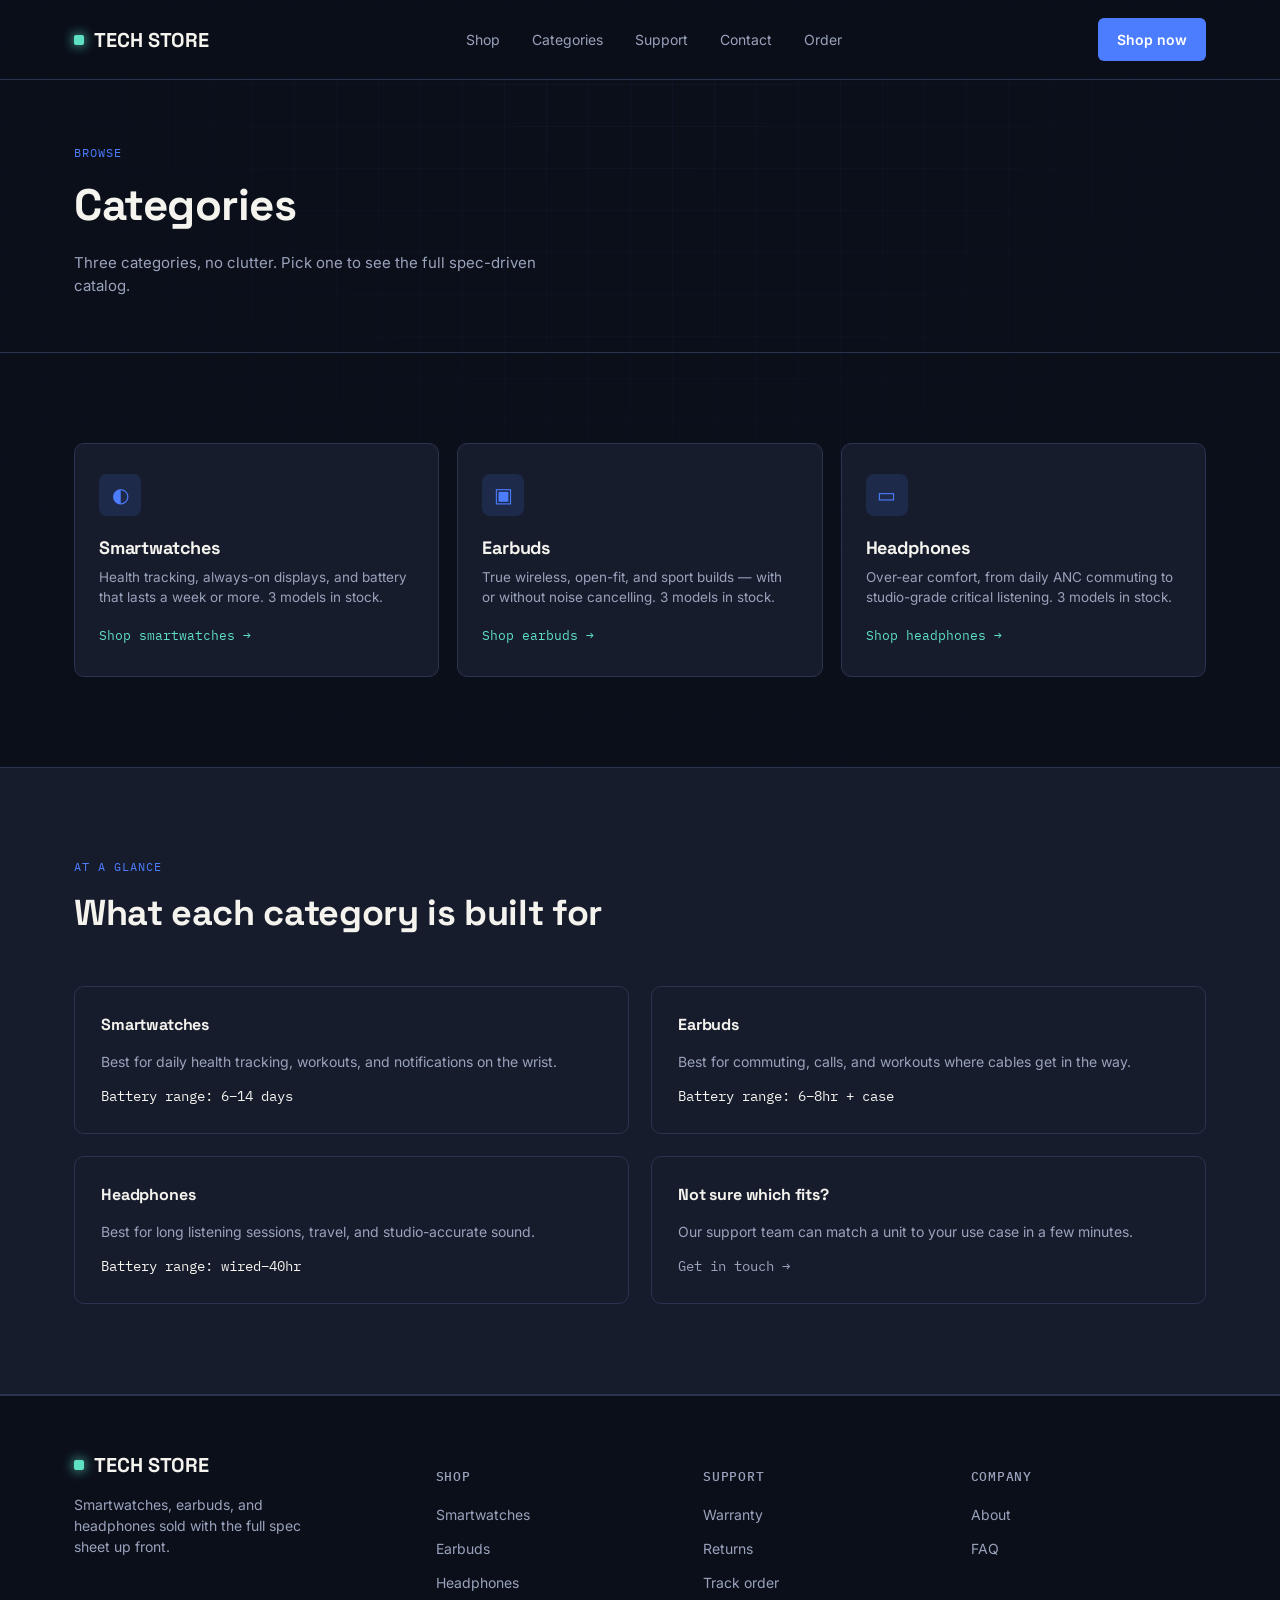
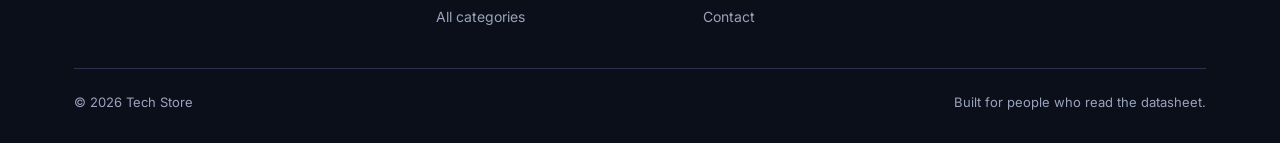
==== categories.html @ c0d4d55c "Add files via upload" ====
<!DOCTYPE html>
<html lang="en">
<head>
<meta charset="UTF-8">
<meta name="viewport" content="width=device-width, initial-scale=1.0">
<title>Categories — Tech Store</title>
<link rel="preconnect" href="https://fonts.googleapis.com">
<link href="https://fonts.googleapis.com/css2?family=Space+Grotesk:wght@400;500;600;700&family=Inter:wght@400;500;600&family=IBM+Plex+Mono:wght@400;500;600&display=swap" rel="stylesheet">
<link rel="stylesheet" href="style.css">
</head>
<body>

<div class="grid-bg"></div>

<header>
  <nav>
    <a class="logo" href="index.html"><span class="dot"></span>TECH STORE</a>
    <div class="nav-links" id="navLinks">
      <a href="shop.html">Shop</a>
      <a href="categories.html">Categories</a>
      <a href="support.html">Support</a>
      <a href="contact.html">Contact</a>
      <a href="order.html">Order</a>
    </div>
    <div class="nav-cta">
      <a class="btn btn-primary" href="shop.html">Shop now</a>
      <button class="menu-toggle" id="menuToggle" aria-label="Toggle menu">☰</button>
    </div>
  </nav>
</header>

<main>
  <div class="page-banner">
    <div class="wrap">
      <span class="section-tag">Browse</span>
      <h1>Categories</h1>
      <p>Three categories, no clutter. Pick one to see the full spec-driven catalog.</p>
    </div>
  </div>

  <section>
    <div class="wrap">
      <div class="categories">
        <a class="cat-card" href="shop.html#smartwatches">
          <div class="icon">◐</div>
          <h3>Smartwatches</h3>
          <p>Health tracking, always-on displays, and battery that lasts a week or more. 3 models in stock.</p>
          <span class="cat-link">Shop smartwatches →</span>
        </a>
        <a class="cat-card" href="shop.html#earbuds">
          <div class="icon">▣</div>
          <h3>Earbuds</h3>
          <p>True wireless, open-fit, and sport builds — with or without noise cancelling. 3 models in stock.</p>
          <span class="cat-link">Shop earbuds →</span>
        </a>
        <a class="cat-card" href="shop.html#headphones">
          <div class="icon">▭</div>
          <h3>Headphones</h3>
          <p>Over-ear comfort, from daily ANC commuting to studio-grade critical listening. 3 models in stock.</p>
          <span class="cat-link">Shop headphones →</span>
        </a>
      </div>
    </div>
  </section>

  <section class="bench">
    <div class="wrap">
      <div class="section-head">
        <div>
          <span class="section-tag">At a glance</span>
          <h2>What each category is built for</h2>
        </div>
      </div>
      <div class="info-grid">
        <div class="info-card">
          <h3>Smartwatches</h3>
          <p>Best for daily health tracking, workouts, and notifications on the wrist.</p>
          <div class="mono-detail">Battery range: 6–14 days</div>
        </div>
        <div class="info-card">
          <h3>Earbuds</h3>
          <p>Best for commuting, calls, and workouts where cables get in the way.</p>
          <div class="mono-detail">Battery range: 6–8hr + case</div>
        </div>
        <div class="info-card">
          <h3>Headphones</h3>
          <p>Best for long listening sessions, travel, and studio-accurate sound.</p>
          <div class="mono-detail">Battery range: wired–40hr</div>
        </div>
        <div class="info-card">
          <h3>Not sure which fits?</h3>
          <p>Our support team can match a unit to your use case in a few minutes.</p>
          <div class="mono-detail"><a href="contact.html">Get in touch →</a></div>
        </div>
      </div>
    </div>
  </section>
</main>

<footer>
  <div class="wrap">
    <div class="footer-grid">
      <div>
        <div class="logo"><span class="dot"></span>TECH STORE</div>
        <p style="color:var(--text-dim); font-size:14px; margin-top:14px; max-width:260px;">Smartwatches, earbuds, and headphones sold with the full spec sheet up front.</p>
      </div>
      <div>
        <h4>Shop</h4>
        <ul>
          <li><a href="shop.html#smartwatches">Smartwatches</a></li>
          <li><a href="shop.html#earbuds">Earbuds</a></li>
          <li><a href="shop.html#headphones">Headphones</a></li>
          <li><a href="categories.html">All categories</a></li>
        </ul>
      </div>
      <div>
        <h4>Support</h4>
        <ul>
          <li><a href="support.html">Warranty</a></li>
          <li><a href="support.html">Returns</a></li>
          <li><a href="order.html">Track order</a></li>
          <li><a href="contact.html">Contact</a></li>
        </ul>
      </div>
      <div>
        <h4>Company</h4>
        <ul>
          <li><a href="contact.html">About</a></li>
          <li><a href="support.html">FAQ</a></li>
        </ul>
      </div>
    </div>
    <div class="footer-bottom">
      <span>© 2026 Tech Store</span>
      <span>Built for people who read the datasheet.</span>
    </div>
  </div>
</footer>

<script src="script.js"></script>
</body>
</html>
---- style.css ----
:root{
  --bg: #0B0F1A;
  --bg-panel: #161C2C;
  --bg-panel-2: #1C2338;
  --line: #2A3350;
  --text: #F5F3EE;
  --text-dim: #9AA3BC;
  --accent: #4C7DFF;
  --accent-dim: #2A4CBF;
  --mint: #5FE1C4;
  --radius: 10px;
}
*{ box-sizing: border-box; }
html{ scroll-behavior: smooth; }
body{
  margin:0;
  background: var(--bg);
  color: var(--text);
  font-family: 'Inter', sans-serif;
  line-height: 1.5;
  -webkit-font-smoothing: antialiased;
}
h1,h2,h3, .display{
  font-family: 'Space Grotesk', sans-serif;
  margin: 0;
  letter-spacing: -0.01em;
}
.mono{ font-family: 'IBM Plex Mono', monospace; }
a { color: inherit; text-decoration: none; }
img{ max-width: 100%; display:block; }
.wrap{
  max-width: 1180px;
  margin: 0 auto;
  padding: 0 24px;
}

.grid-bg{
  position: fixed;
  inset: 0;
  z-index: -1;
  background-image:
    linear-gradient(rgba(76,125,255,0.055) 1px, transparent 1px),
    linear-gradient(90deg, rgba(76,125,255,0.055) 1px, transparent 1px);
  background-size: 42px 42px;
  mask-image: radial-gradient(circle at 50% 0%, black, transparent 75%);
}

/* ---------- Nav ---------- */
header{
  position: sticky;
  top: 0;
  z-index: 50;
  background: rgba(11,15,26,0.85);
  backdrop-filter: blur(10px);
  border-bottom: 1px solid var(--line);
}
nav{
  display:flex;
  align-items:center;
  justify-content: space-between;
  padding: 18px 24px;
  max-width: 1180px;
  margin: 0 auto;
}
.logo{
  display:flex;
  align-items:center;
  gap:10px;
  font-family:'Space Grotesk', sans-serif;
  font-weight:700;
  font-size: 20px;
}
.logo .dot{
  width:10px; height:10px;
  background: var(--mint);
  border-radius: 2px;
  box-shadow: 0 0 12px var(--mint);
}
.nav-links{
  display:flex;
  gap: 32px;
  font-size: 14px;
  color: var(--text-dim);
}
.nav-links a:hover{ color: var(--text); }
.nav-links a.active{ color: var(--text); }
.nav-cta{
  display:flex;
  align-items:center;
  gap: 18px;
}
.btn{
  display:inline-flex;
  align-items:center;
  gap: 8px;
  padding: 10px 18px;
  border-radius: 6px;
  font-size: 14px;
  font-weight: 600;
  cursor: pointer;
  border: 1px solid transparent;
  font-family: 'Inter', sans-serif;
}
.btn-primary{ background: var(--accent); color: #fff; }
.btn-primary:hover{ background: #6690ff; }
.btn-ghost{ border-color: var(--line); color: var(--text); }
.btn-ghost:hover{ border-color: var(--accent); }
.menu-toggle{
  display:none;
  background:none;
  border:none;
  color: var(--text);
  cursor:pointer;
  font-size: 20px;
}

/* ---------- Page header banner (non-home pages) ---------- */
.page-banner{
  padding: 64px 0 40px;
  border-bottom: 1px solid var(--line);
}
.page-banner .section-tag{ display:block; }
.page-banner h1{ font-size: clamp(30px, 4vw, 44px); margin-top: 10px; }
.page-banner p{ color: var(--text-dim); max-width: 520px; margin-top: 14px; font-size: 15px; }

/* ---------- Hero ---------- */
.hero{ padding: 88px 0 70px; position: relative; }
.hero-grid{
  display:grid;
  grid-template-columns: 1.05fr 0.95fr;
  gap: 56px;
  align-items:center;
}
.eyebrow{
  display:inline-flex;
  align-items:center;
  gap:8px;
  padding: 6px 12px;
  border: 1px solid var(--line);
  border-radius: 100px;
  font-size: 12px;
  color: var(--mint);
  font-family:'IBM Plex Mono', monospace;
  margin-bottom: 22px;
}
.eyebrow::before{
  content:"";
  width:6px; height:6px;
  border-radius:50%;
  background: var(--mint);
  box-shadow: 0 0 8px var(--mint);
}
.hero h1{ font-size: clamp(38px, 5vw, 58px); line-height: 1.05; font-weight: 700; }
.hero h1 span{ color: var(--accent); }
.hero p.sub{ color: var(--text-dim); font-size: 17px; max-width: 480px; margin-top: 22px; }
.hero-actions{ display:flex; gap: 14px; margin-top: 34px; flex-wrap: wrap; }
.btn-lg{ padding: 14px 24px; font-size: 15px; border-radius: 8px; }

.trust-row{ margin-top: 46px; display:flex; gap: 34px; flex-wrap: wrap; }
.trust-item{ font-family:'IBM Plex Mono', monospace; font-size: 13px; color: var(--text-dim); }
.trust-item b{ display:block; color: var(--text); font-size: 22px; font-family:'Space Grotesk', sans-serif; font-weight:700; }

.readout{
  background: var(--bg-panel);
  border: 1px solid var(--line);
  border-radius: var(--radius);
  padding: 26px;
  position: relative;
  overflow: hidden;
}
.readout::after{
  content:"";
  position:absolute;
  left:0; right:0;
  height: 2px;
  background: linear-gradient(90deg, transparent, var(--accent), transparent);
  animation: scan 3.2s linear infinite;
  opacity: 0.8;
}
@keyframes scan{ 0%{ top: -2px; } 100%{ top: 100%; } }
.readout-top{
  display:flex; justify-content: space-between; align-items:center;
  font-family:'IBM Plex Mono', monospace; font-size: 12px; color: var(--text-dim);
  border-bottom: 1px solid var(--line); padding-bottom: 14px; margin-bottom: 18px;
}
.readout-top .live{ color: var(--mint); }
.readout-img{
  background: linear-gradient(160deg, var(--bg-panel-2), #10152300);
  border-radius: 8px; padding: 30px;
  display:flex; align-items:center; justify-content:center; margin-bottom: 20px;
}
.spec-line{
  display:flex; justify-content: space-between;
  font-family:'IBM Plex Mono', monospace; font-size: 13px;
  padding: 9px 0; border-bottom: 1px dashed var(--line); color: var(--text-dim);
}
.spec-line span:last-child{ color: var(--text); }
.spec-line:last-child{ border-bottom:none; }

/* ---------- Section shared ---------- */
section{ padding: 90px 0; }
.section-head{
  display:flex; justify-content: space-between; align-items:flex-end;
  margin-bottom: 46px; gap: 20px; flex-wrap: wrap;
}
.section-tag{
  font-family:'IBM Plex Mono', monospace; font-size: 12px; color: var(--accent);
  letter-spacing: 0.08em; text-transform: uppercase; margin-bottom: 10px; display:block;
}
.section-head h2{ font-size: clamp(26px, 3.2vw, 36px); }
.section-head p{ color: var(--text-dim); max-width: 420px; font-size: 15px; }

/* ---------- Filter tabs (shop page) ---------- */
.filter-tabs{
  display:flex; gap: 10px; margin-bottom: 36px; flex-wrap: wrap;
}
.filter-tab{
  padding: 9px 18px;
  border: 1px solid var(--line);
  border-radius: 100px;
  font-size: 13px;
  font-family: 'IBM Plex Mono', monospace;
  background: transparent;
  color: var(--text-dim);
  cursor: pointer;
  transition: all .2s ease;
}
.filter-tab:hover{ border-color: var(--accent); color: var(--text); }
.filter-tab.active{ background: var(--accent); border-color: var(--accent); color: #fff; }

/* ---------- Product grid ---------- */
.products{ display:grid; grid-template-columns: repeat(3, 1fr); gap: 22px; }
.card{
  background: var(--bg-panel);
  border: 1px solid var(--line);
  border-radius: var(--radius);
  overflow:hidden;
  position: relative;
  transition: border-color .2s ease, transform .2s ease;
}
.card:hover{ border-color: var(--accent-dim); transform: translateY(-3px); }
.card-media{
  height: 190px;
  background: radial-gradient(circle at 30% 20%, rgba(76,125,255,0.18), transparent 60%), var(--bg-panel-2);
  display:flex; align-items:center; justify-content:center; position: relative;
}
.card-tag{
  position:absolute; top: 14px; left: 14px;
  font-family:'IBM Plex Mono', monospace; font-size: 11px;
  background: rgba(11,15,26,0.7); border: 1px solid var(--line);
  padding: 4px 9px; border-radius: 100px; color: var(--mint);
}
.card-body{ padding: 20px; }
.card-body h3{ font-size: 18px; margin-bottom: 6px; }
.card-body .desc{ color: var(--text-dim); font-size: 13.5px; margin-bottom: 16px; }
.card-specs{ max-height: 0; overflow: hidden; transition: max-height .35s ease; }
.card:hover .card-specs{ max-height: 200px; }
.card-specs .spec-line{ font-size: 12px; padding: 6px 0; }
.card-footer{
  display:flex; justify-content: space-between; align-items:center;
  margin-top: 16px; padding-top: 14px; border-top: 1px solid var(--line);
}
.price{ font-family:'IBM Plex Mono', monospace; font-size: 18px; font-weight: 600; }
.price .was{ color: var(--text-dim); text-decoration: line-through; font-size: 13px; font-weight: 400; margin-left: 8px; }
.add-btn{
  width: 38px; height:38px; border-radius: 6px; border: 1px solid var(--line);
  background: transparent; color: var(--text); cursor:pointer;
  display:flex; align-items:center; justify-content:center; font-size: 18px;
  transition: background .2s ease, border-color .2s ease;
}
.add-btn:hover{ background: var(--accent); border-color: var(--accent); }

/* ---------- Categories ---------- */
.categories{ display:grid; grid-template-columns: repeat(3, 1fr); gap: 18px; }
.cat-card{
  border: 1px solid var(--line); border-radius: var(--radius);
  padding: 30px 24px; background: var(--bg-panel);
  transition: border-color .2s ease, background .2s ease;
  cursor:pointer; display:block;
}
.cat-card:hover{ border-color: var(--accent); background: var(--bg-panel-2); }
.cat-card .icon{
  width: 42px; height: 42px; border-radius: 8px;
  background: rgba(76,125,255,0.14); color: var(--accent);
  display:flex; align-items:center; justify-content:center;
  margin-bottom: 18px; font-size: 20px;
}
.cat-card h3{ font-size: 18px; margin-bottom: 6px; }
.cat-card p{ color: var(--text-dim); font-size: 13.5px; margin:0 0 14px; }
.cat-card .cat-link{ font-size: 13px; font-family:'IBM Plex Mono', monospace; color: var(--mint); }

/* ---------- Benchmark bar ---------- */
.bench{ background: var(--bg-panel); border-top: 1px solid var(--line); border-bottom: 1px solid var(--line); }
.bench-grid{ display:grid; grid-template-columns: repeat(4,1fr); gap: 24px; }
.bench-item{ text-align:center; padding: 10px; }
.bench-item .num{ font-family:'Space Grotesk', sans-serif; font-size: 34px; font-weight: 700; color: var(--mint); }
.bench-item .label{ color: var(--text-dim); font-size: 13px; margin-top: 6px; font-family:'IBM Plex Mono', monospace; }

/* ---------- CTA panel ---------- */
.cta-panel{
  background: linear-gradient(135deg, var(--bg-panel), var(--bg-panel-2));
  border: 1px solid var(--line); border-radius: 16px; padding: 56px;
  display:flex; justify-content:space-between; align-items:center; gap: 40px;
}
.cta-panel h2{ font-size: clamp(24px,3vw,32px); max-width: 420px; }
.cta-panel p{ color: var(--text-dim); margin-top: 10px; font-size: 14px; }
.cta-form{ display:flex; gap: 10px; flex-shrink: 0; }
.cta-form input{
  background: var(--bg); border: 1px solid var(--line); border-radius: 6px;
  padding: 12px 14px; color: var(--text); font-family: 'Inter', sans-serif;
  font-size: 14px; width: 240px;
}
.cta-form input:focus, button:focus-visible, a:focus-visible, .filter-tab:focus-visible{
  outline: 2px solid var(--accent); outline-offset: 2px;
}

/* ---------- Forms (contact / order) ---------- */
.form-card{
  background: var(--bg-panel);
  border: 1px solid var(--line);
  border-radius: var(--radius);
  padding: 36px;
  max-width: 640px;
}
.form-row{ margin-bottom: 20px; }
.form-row label{
  display:block; font-size: 13px; font-family:'IBM Plex Mono', monospace;
  color: var(--text-dim); margin-bottom: 8px;
}
.form-row input, .form-row textarea, .form-row select{
  width: 100%;
  background: var(--bg);
  border: 1px solid var(--line);
  border-radius: 6px;
  padding: 12px 14px;
  color: var(--text);
  font-family: 'Inter', sans-serif;
  font-size: 14px;
}
.form-row textarea{ min-height: 120px; resize: vertical; }
.form-row-2{ display:grid; grid-template-columns: 1fr 1fr; gap: 18px; }
.form-note{ font-size: 13px; color: var(--text-dim); margin-top: 18px; }
.success-msg{
  display:none;
  margin-top: 20px;
  padding: 14px 16px;
  border: 1px solid var(--mint);
  border-radius: 8px;
  color: var(--mint);
  font-family: 'IBM Plex Mono', monospace;
  font-size: 13px;
}
.success-msg.show{ display:block; }

.info-grid{
  display:grid;
  grid-template-columns: 1fr 1fr;
  gap: 22px;
}
.info-card{
  background: var(--bg-panel);
  border: 1px solid var(--line);
  border-radius: var(--radius);
  padding: 26px;
}
.info-card h3{ font-size: 16px; margin-bottom: 10px; }
.info-card p, .info-card a{ color: var(--text-dim); font-size: 14px; }
.info-card .mono-detail{ font-family:'IBM Plex Mono', monospace; color: var(--text); font-size: 14px; margin-top: 6px; }

/* ---------- FAQ / accordion ---------- */
.faq-item{
  border-bottom: 1px solid var(--line);
  padding: 22px 0;
}
.faq-q{
  display:flex; justify-content: space-between; align-items:center;
  cursor: pointer; font-size: 16px; font-weight: 500;
}
.faq-q .icon{ color: var(--accent); font-family:'IBM Plex Mono', monospace; transition: transform .2s ease; }
.faq-item.open .faq-q .icon{ transform: rotate(45deg); }
.faq-a{
  max-height: 0; overflow:hidden; transition: max-height .3s ease;
  color: var(--text-dim); font-size: 14px; line-height: 1.6;
}
.faq-item.open .faq-a{ max-height: 200px; padding-top: 14px; }

/* ---------- Order tracker ---------- */
.tracker-result{
  margin-top: 30px;
  display:none;
}
.tracker-result.show{ display:block; }
.tracker-steps{ display:flex; margin-top: 26px; }
.tracker-step{ flex:1; text-align:center; position: relative; }
.tracker-step::before{
  content:"";
  position:absolute; top: 10px; left: -50%; width: 100%; height: 2px;
  background: var(--line); z-index: 0;
}
.tracker-step:first-child::before{ display:none; }
.tracker-step.done::before{ background: var(--mint); }
.tracker-dot{
  width: 22px; height: 22px; border-radius: 50%;
  background: var(--bg-panel-2); border: 2px solid var(--line);
  margin: 0 auto 10px; position: relative; z-index: 1;
}
.tracker-step.done .tracker-dot{ background: var(--mint); border-color: var(--mint); }
.tracker-step .step-label{ font-size: 12px; color: var(--text-dim); font-family:'IBM Plex Mono', monospace; }
.tracker-step.done .step-label{ color: var(--text); }

/* ---------- Footer ---------- */
footer{ border-top: 1px solid var(--line); padding: 54px 0 30px; }
.footer-grid{ display:grid; grid-template-columns: 1.4fr 1fr 1fr 1fr; gap: 32px; margin-bottom: 40px; }
.footer-grid h4{
  font-size: 13px; text-transform: uppercase; letter-spacing: 0.06em;
  color: var(--text-dim); margin-bottom: 16px; font-family: 'IBM Plex Mono', monospace; font-weight: 500;
}
.footer-grid ul{ list-style:none; padding:0; margin:0; display:flex; flex-direction:column; gap: 10px; }
.footer-grid a{ color: var(--text-dim); font-size: 14px; }
.footer-grid a:hover{ color: var(--text); }
.footer-bottom{
  display:flex; justify-content:space-between; align-items:center;
  padding-top: 24px; border-top: 1px solid var(--line);
  color: var(--text-dim); font-size: 13px; flex-wrap: wrap; gap: 12px;
}

/* ---------- Responsive ---------- */
@media (max-width: 980px){
  .hero-grid{ grid-template-columns: 1fr; }
  .products{ grid-template-columns: repeat(2, 1fr); }
  .categories{ grid-template-columns: repeat(2, 1fr); }
  .bench-grid{ grid-template-columns: repeat(2,1fr); }
  .footer-grid{ grid-template-columns: 1fr 1fr; }
  .cta-panel{ flex-direction: column; align-items: flex-start; }
  .cta-form{ width: 100%; }
  .cta-form input{ width: 100%; }
  .info-grid{ grid-template-columns: 1fr; }
  .form-row-2{ grid-template-columns: 1fr; }
}
@media (max-width: 720px){
  .nav-links{ display:none; }
  .menu-toggle{ display:block; }
  .nav-links.open{
    display:flex; position: absolute; top: 100%; left:0; right:0;
    background: var(--bg); border-bottom: 1px solid var(--line);
    flex-direction: column; padding: 20px 24px; gap: 18px;
  }
  .products{ grid-template-columns: 1fr; }
  .categories{ grid-template-columns: 1fr; }
  .bench-grid{ grid-template-columns: 1fr 1fr; }
  section{ padding: 60px 0; }
  .trust-row{ gap: 22px; }
  .tracker-steps{ flex-direction: column; gap: 18px; }
  .tracker-step::before{ display:none; }
  .form-card{ padding: 24px; }
}

@media (prefers-reduced-motion: reduce){
  *{ animation: none !important; transition: none !important; }
}
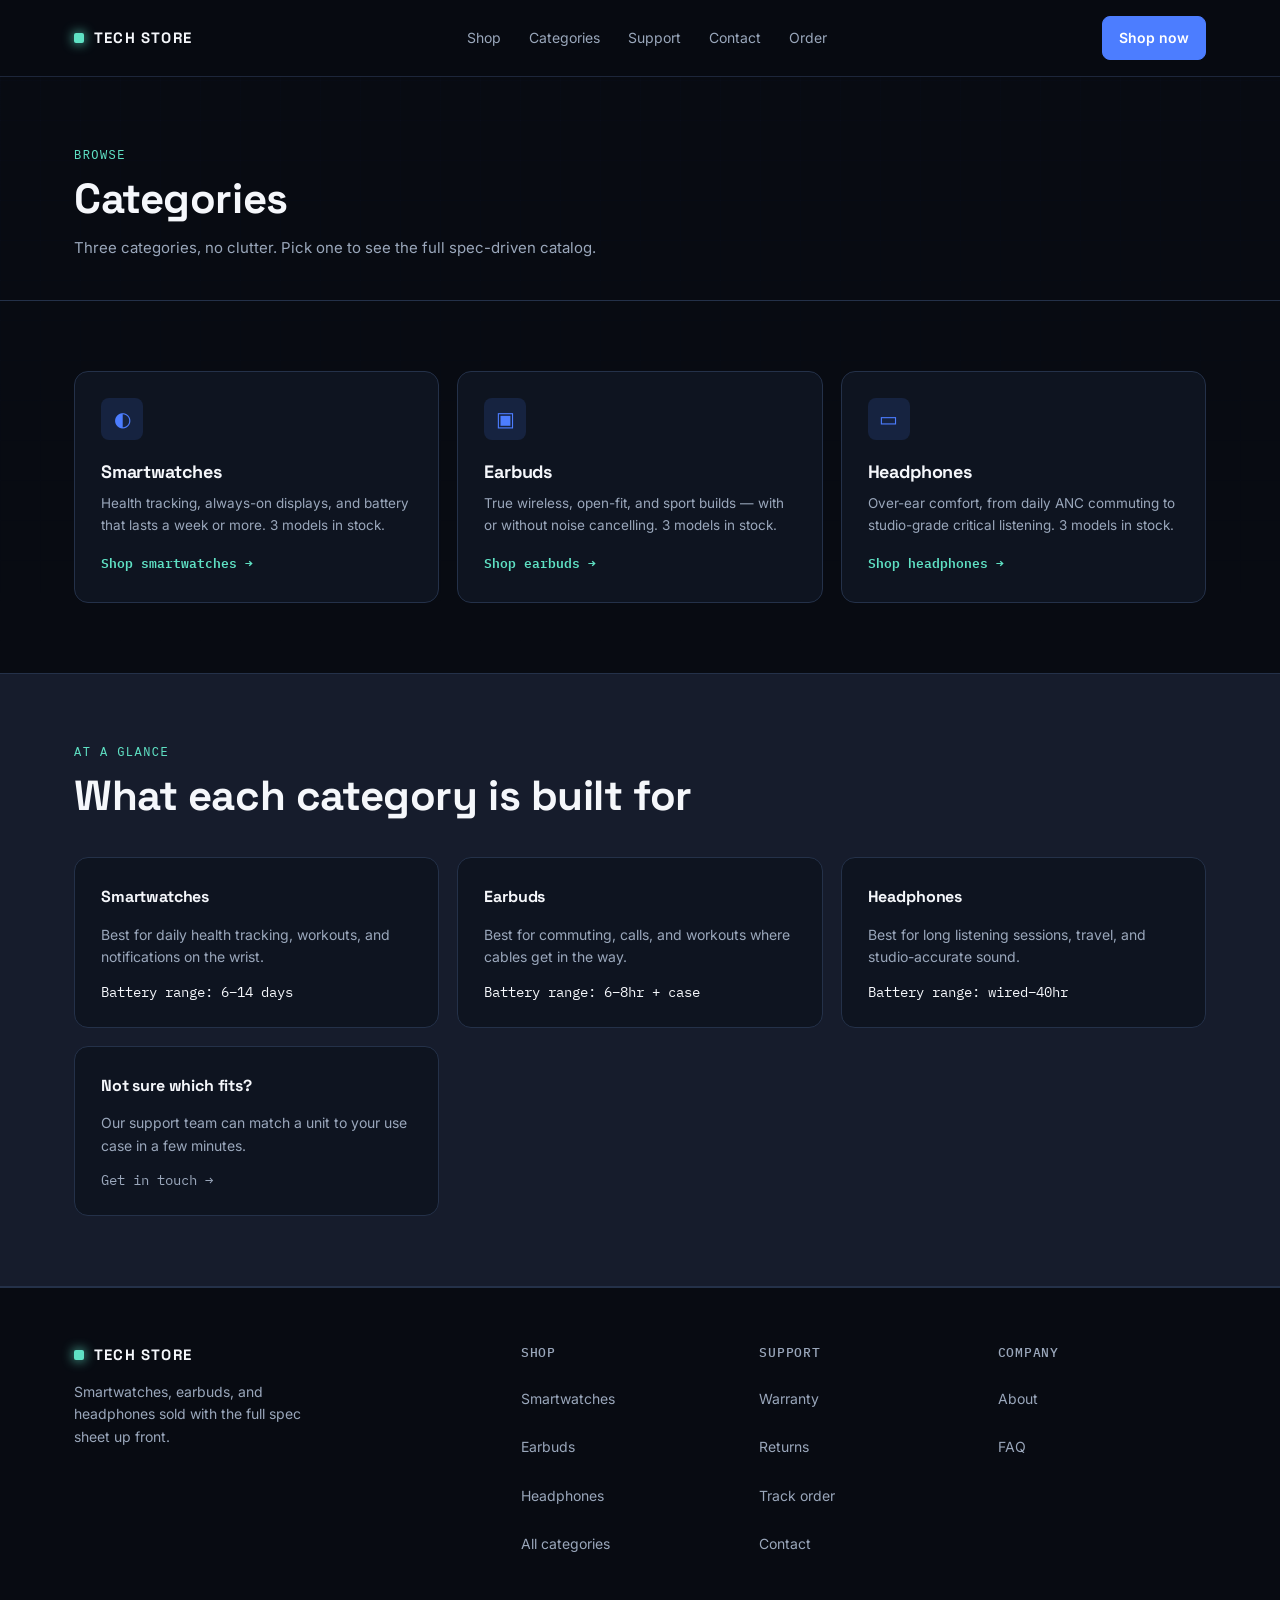
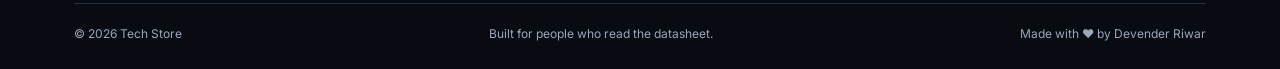
==== commit 48318b7b: "Update categories.html" ====
--- a/categories.html
+++ b/categories.html
@@ -133,6 +133,7 @@
     <div class="footer-bottom">
       <span>© 2026 Tech Store</span>
       <span>Built for people who read the datasheet.</span>
+      <span>Made with ❤️ by Devender Riwar</span>
     </div>
   </div>
 </footer>
--- a/style.css
+++ b/style.css
@@ -458,3 +458,543 @@
 @media (prefers-reduced-motion: reduce){
   *{ animation: none !important; transition: none !important; }
 }
+
+/* Tech Store — refreshed product imagery + INR pricing */
+:root {
+  --bg: #080b12;
+  --panel: #0e1420;
+  --panel-2: #121a29;
+  --line: #243149;
+  --text: #f5f7fb;
+  --text-dim: #9aa7bb;
+  --blue: #4c7dff;
+  --mint: #5fe1c4;
+  --max: 1180px;
+}
+* {
+  box-sizing: border-box;
+}
+html {
+  scroll-behavior: smooth;
+}
+body {
+  margin: 0;
+  background: var(--bg);
+  color: var(--text);
+  font-family: Inter, Arial, sans-serif;
+  line-height: 1.6;
+}
+.grid-bg {
+  position: fixed;
+  inset: 0;
+  pointer-events: none;
+  opacity: 0.22;
+  background-image:
+    linear-gradient(rgba(76, 125, 255, 0.08) 1px, transparent 1px),
+    linear-gradient(90deg, rgba(76, 125, 255, 0.08) 1px, transparent 1px);
+  background-size: 40px 40px;
+  mask-image: linear-gradient(to bottom, black, transparent 85%);
+}
+a {
+  color: inherit;
+  text-decoration: none;
+}
+.wrap {
+  width: min(var(--max), calc(100% - 40px));
+  margin: auto;
+}
+header {
+  position: sticky;
+  top: 0;
+  z-index: 20;
+  background: rgba(8, 11, 18, 0.86);
+  backdrop-filter: blur(16px);
+  border-bottom: 1px solid rgba(36, 49, 73, 0.75);
+}
+nav {
+  height: 76px;
+  display: flex;
+  align-items: center;
+  justify-content: space-between;
+  width: min(var(--max), calc(100% - 40px));
+  margin: auto;
+}
+.logo {
+  font-weight: 700;
+  letter-spacing: 0.08em;
+  font-size: 15px;
+  display: flex;
+  align-items: center;
+  gap: 10px;
+}
+.dot {
+  width: 9px;
+  height: 9px;
+  background: var(--mint);
+  border-radius: 50%;
+  box-shadow: 0 0 16px var(--mint);
+}
+.nav-links {
+  display: flex;
+  gap: 28px;
+  color: var(--text-dim);
+  font-size: 14px;
+}
+.nav-links a:hover {
+  color: var(--text);
+}
+.nav-cta {
+  display: flex;
+  align-items: center;
+  gap: 12px;
+}
+.btn {
+  display: inline-flex;
+  align-items: center;
+  justify-content: center;
+  border: 1px solid var(--line);
+  border-radius: 8px;
+  padding: 10px 16px;
+  font-weight: 600;
+  font-size: 14px;
+  transition: 0.2s;
+}
+.btn-primary {
+  background: var(--blue);
+  border-color: var(--blue);
+  color: #fff;
+}
+.btn-primary:hover {
+  filter: brightness(1.1);
+  transform: translateY(-1px);
+}
+.btn-ghost {
+  background: transparent;
+}
+.btn-lg {
+  padding: 14px 20px;
+}
+.menu-toggle {
+  display: none;
+  background: none;
+  border: 0;
+  color: var(--text);
+  font-size: 24px;
+}
+.hero {
+  padding: 90px 0 70px;
+}
+.hero-grid {
+  display: grid;
+  grid-template-columns: 1.05fr 0.95fr;
+  gap: 60px;
+  align-items: center;
+}
+.eyebrow,
+.section-tag {
+  font-family: monospace;
+  color: var(--mint);
+  font-size: 12px;
+  letter-spacing: 0.12em;
+  text-transform: uppercase;
+}
+.hero h1 {
+  font-size: clamp(42px, 6vw, 76px);
+  line-height: 1.03;
+  margin: 18px 0;
+}
+.hero h1 span {
+  color: var(--blue);
+}
+.sub {
+  max-width: 650px;
+  color: var(--text-dim);
+  font-size: 17px;
+}
+.hero-actions {
+  display: flex;
+  gap: 12px;
+  margin: 28px 0;
+}
+.trust-row {
+  display: flex;
+  gap: 30px;
+  color: var(--text-dim);
+  font-size: 12px;
+}
+.trust-item b {
+  display: block;
+  color: var(--text);
+  font-size: 18px;
+}
+.readout {
+  background: var(--panel);
+  border: 1px solid var(--line);
+  border-radius: 16px;
+  padding: 20px;
+}
+.readout-top {
+  display: flex;
+  justify-content: space-between;
+  font: 12px monospace;
+  color: var(--text-dim);
+}
+.live {
+  color: var(--mint);
+}
+.readout-img {
+  height: 300px;
+  display: flex;
+  align-items: center;
+  justify-content: center;
+  margin: 15px 0;
+  background: radial-gradient(
+    circle,
+    rgba(76, 125, 255, 0.16),
+    transparent 65%
+  );
+  border-radius: 12px;
+  overflow: hidden;
+}
+.readout-img .product-image {
+  width: 72%;
+  height: 100%;
+  object-fit: contain;
+}
+.readout-specs {
+  display: grid;
+  grid-template-columns: repeat(3, 1fr);
+  gap: 10px;
+}
+.readout-spec {
+  padding: 12px;
+  background: var(--panel-2);
+  border-radius: 8px;
+}
+.readout-spec span {
+  display: block;
+  color: var(--text-dim);
+  font-size: 11px;
+}
+.readout-spec b {
+  font-size: 14px;
+}
+section {
+  padding: 70px 0;
+}
+.section-head {
+  display: flex;
+  justify-content: space-between;
+  gap: 30px;
+  align-items: end;
+  margin-bottom: 28px;
+}
+.section-head h2,
+.page-banner h1 {
+  font-size: 42px;
+  line-height: 1.1;
+  margin: 10px 0;
+}
+.section-head p {
+  max-width: 420px;
+  color: var(--text-dim);
+}
+.products {
+  display: grid;
+  grid-template-columns: repeat(3, 1fr);
+  gap: 18px;
+}
+.card {
+  background: var(--panel);
+  border: 1px solid var(--line);
+  border-radius: 14px;
+  overflow: hidden;
+  transition: 0.25s;
+}
+.card:hover {
+  transform: translateY(-5px);
+  border-color: var(--blue);
+}
+.card-media {
+  height: 250px;
+  position: relative;
+  display: flex;
+  align-items: center;
+  justify-content: center;
+  background: linear-gradient(135deg, #101827, #0a0e17);
+  overflow: hidden;
+}
+.card-media .product-image {
+  width: 100%;
+  height: 100%;
+  object-fit: cover;
+  transition: transform 0.35s;
+}
+.card:hover .product-image {
+  transform: scale(1.05);
+}
+.card-tag {
+  position: absolute;
+  top: 14px;
+  left: 14px;
+  z-index: 2;
+  background: var(--mint);
+  color: #07110f;
+  font: 11px monospace;
+  font-weight: 700;
+  padding: 5px 8px;
+  border-radius: 4px;
+}
+.card-body {
+  padding: 20px;
+}
+.card h3 {
+  margin: 0 0 8px;
+  font-size: 21px;
+}
+.desc {
+  color: var(--text-dim);
+  font-size: 14px;
+  min-height: 48px;
+}
+.card-specs {
+  border-top: 1px solid var(--line);
+  margin-top: 16px;
+  padding-top: 14px;
+}
+.spec-line {
+  display: flex;
+  justify-content: space-between;
+  gap: 12px;
+  font-size: 12px;
+  padding: 5px 0;
+}
+.spec-line span:first-child {
+  color: var(--text-dim);
+}
+.card-bottom {
+  display: flex;
+  align-items: center;
+  justify-content: space-between;
+  margin-top: 18px;
+}
+.price {
+  font-size: 22px;
+  font-weight: 700;
+  color: var(--mint);
+}
+.filter-tabs {
+  display: flex;
+  gap: 8px;
+  margin-bottom: 26px;
+  flex-wrap: wrap;
+}
+.filter-tab {
+  background: var(--panel);
+  border: 1px solid var(--line);
+  color: var(--text-dim);
+  padding: 10px 15px;
+  border-radius: 7px;
+  cursor: pointer;
+}
+.filter-tab.active,
+.filter-tab:hover {
+  background: var(--blue);
+  border-color: var(--blue);
+  color: #fff;
+}
+.page-banner {
+  padding: 70px 0 25px;
+}
+.page-banner p {
+  color: var(--text-dim);
+  max-width: 620px;
+}
+.cat-grid,
+.info-grid,
+.bench-grid {
+  display: grid;
+  grid-template-columns: repeat(3, 1fr);
+  gap: 18px;
+}
+.cat-card,
+.info-card {
+  padding: 26px;
+  background: var(--panel);
+  border: 1px solid var(--line);
+  border-radius: 14px;
+}
+.cat-card:hover {
+  border-color: var(--blue);
+}
+.icon {
+  font-size: 38px;
+  color: var(--mint);
+  margin-bottom: 12px;
+}
+.cat-card p,
+.info-card p {
+  color: var(--text-dim);
+}
+.cat-link {
+  color: var(--blue);
+  font-weight: 600;
+}
+.bench-grid {
+  grid-template-columns: repeat(4, 1fr);
+}
+.bench-item {
+  padding: 22px;
+  border: 1px solid var(--line);
+  background: var(--panel);
+  border-radius: 12px;
+}
+.num {
+  font-size: 30px;
+  font-weight: 700;
+}
+.label {
+  font: 11px monospace;
+  color: var(--text-dim);
+  margin-top: 4px;
+}
+.mono-detail {
+  font: 12px monospace;
+  color: var(--mint);
+}
+.cta-panel {
+  display: flex;
+  justify-content: space-between;
+  gap: 25px;
+  align-items: center;
+  padding: 30px;
+  background: var(--panel);
+  border: 1px solid var(--line);
+  border-radius: 14px;
+}
+.cta-panel h2 {
+  margin: 0 0 6px;
+}
+.cta-panel p {
+  margin: 0;
+  color: var(--text-dim);
+}
+.cta-form {
+  display: flex;
+  gap: 8px;
+}
+.cta-form input {
+  min-width: 240px;
+  background: var(--bg);
+  border: 1px solid var(--line);
+  border-radius: 8px;
+  padding: 12px;
+  color: var(--text);
+}
+footer {
+  border-top: 1px solid var(--line);
+  padding: 55px 0 25px;
+}
+.footer-grid {
+  display: grid;
+  grid-template-columns: 2fr repeat(3, 1fr);
+  gap: 30px;
+}
+.footer-grid h4 {
+  margin-top: 0;
+}
+.footer-grid ul {
+  list-style: none;
+  padding: 0;
+  margin: 0;
+  color: var(--text-dim);
+  font-size: 14px;
+}
+.footer-grid li {
+  margin: 8px 0;
+}
+.footer-bottom {
+  display: flex;
+  justify-content: space-between;
+  border-top: 1px solid var(--line);
+  margin-top: 40px;
+  padding-top: 20px;
+  color: var(--text-dim);
+  font-size: 12px;
+}
+@media (max-width: 900px) {
+  .hero-grid {
+    grid-template-columns: 1fr;
+  }
+  .products {
+    grid-template-columns: repeat(2, 1fr);
+  }
+  .cat-grid,
+  .info-grid {
+    grid-template-columns: repeat(2, 1fr);
+  }
+  .bench-grid {
+    grid-template-columns: repeat(2, 1fr);
+  }
+  .footer-grid {
+    grid-template-columns: 1fr 1fr;
+  }
+  .nav-links {
+    display: none;
+  }
+  .menu-toggle {
+    display: block;
+  }
+}
+@media (max-width: 600px) {
+  nav {
+    height: 68px;
+  }
+  .wrap {
+    width: min(var(--max), calc(100% - 28px));
+  }
+  .hero {
+    padding-top: 55px;
+  }
+  .hero h1 {
+    font-size: 44px;
+  }
+  .hero-actions,
+  .trust-row,
+  .cta-panel,
+  .cta-form {
+    flex-direction: column;
+    align-items: stretch;
+  }
+  .products,
+  .cat-grid,
+  .info-grid,
+  .bench-grid,
+  .footer-grid {
+    grid-template-columns: 1fr;
+  }
+  .card-media {
+    height: 230px;
+  }
+  .readout-specs {
+    grid-template-columns: 1fr;
+  }
+  .section-head {
+    display: block;
+  }
+  .section-head h2,
+  .page-banner h1 {
+    font-size: 34px;
+  }
+  .cta-form input {
+    min-width: 0;
+    width: 100%;
+  }
+  .footer-bottom {
+    display: block;
+  }
+  .footer-bottom span {
+    display: block;
+    margin: 6px 0;
+  }
+}
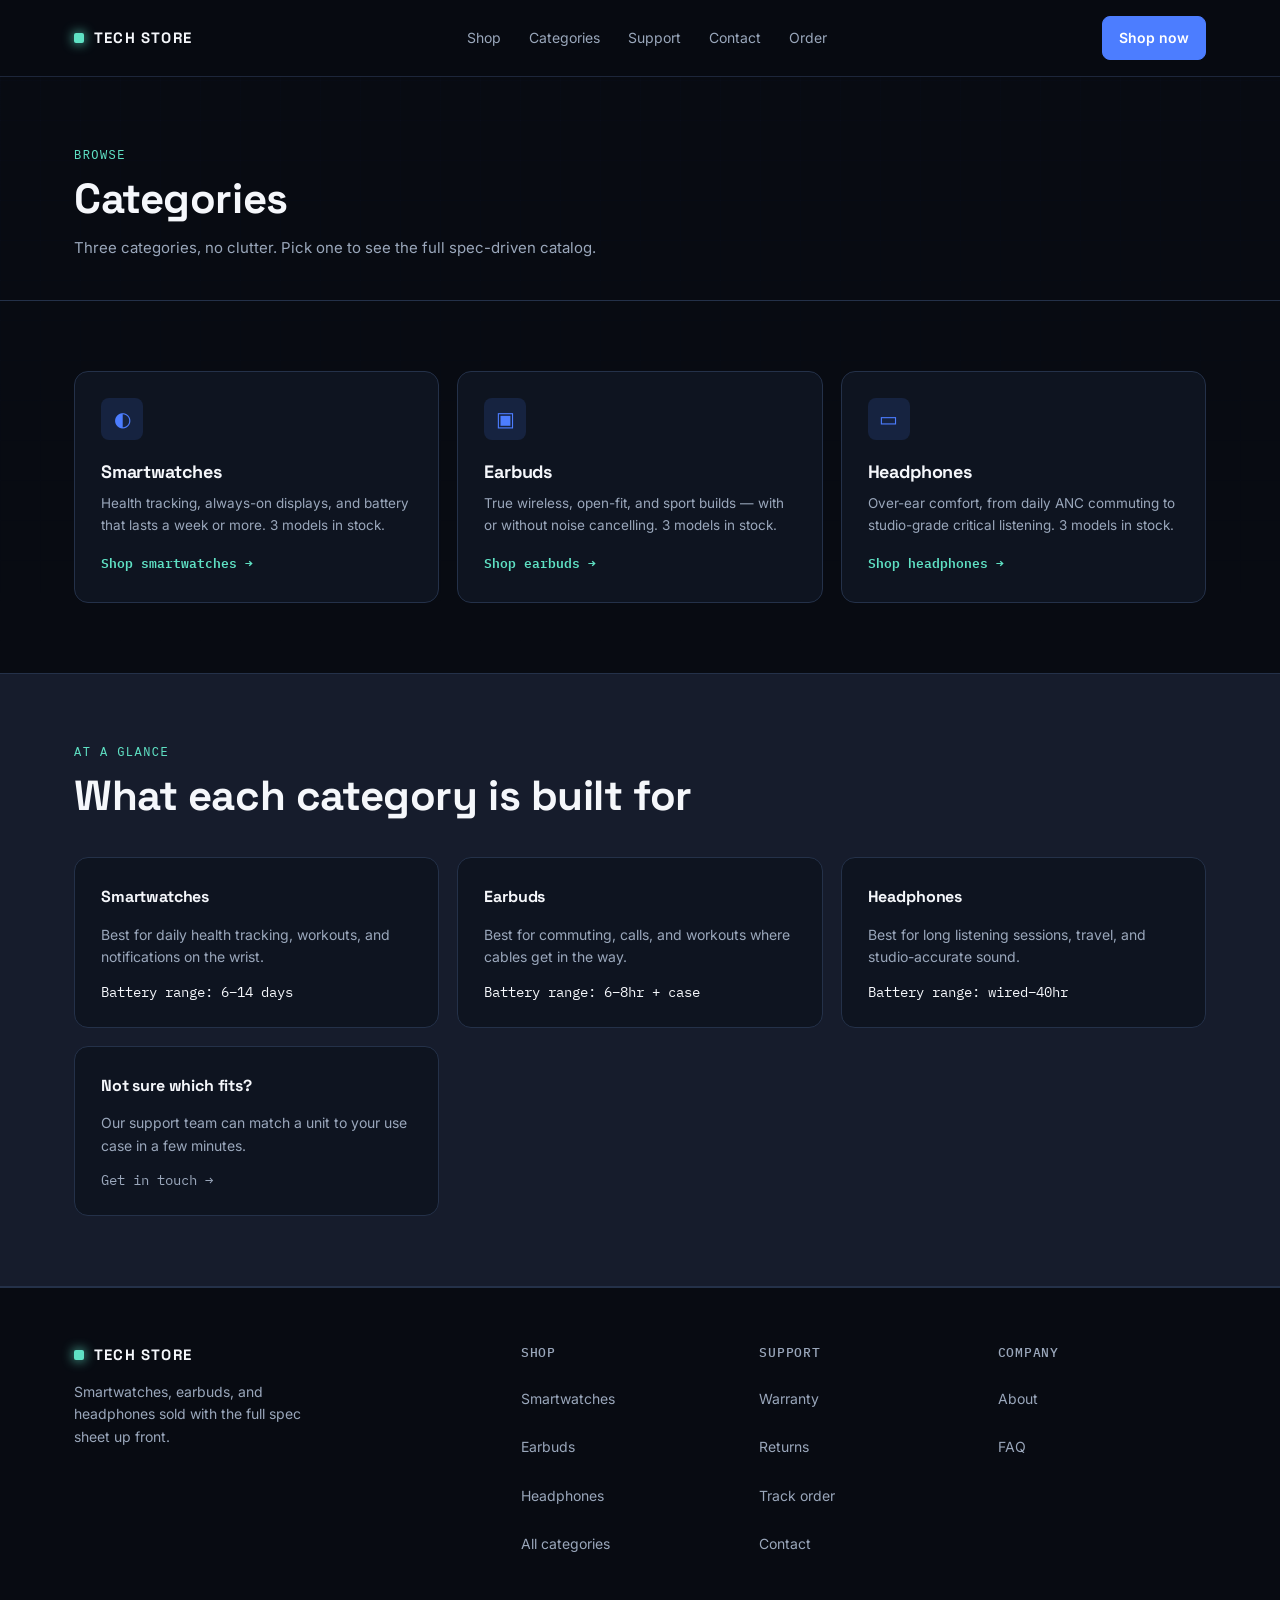
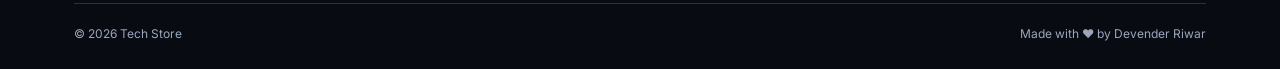
==== commit 7246ff2c: "Remove footer text about datasheet" ====
--- a/categories.html
+++ b/categories.html
@@ -132,7 +132,6 @@
     </div>
     <div class="footer-bottom">
       <span>© 2026 Tech Store</span>
-      <span>Built for people who read the datasheet.</span>
       <span>Made with ❤️ by Devender Riwar</span>
     </div>
   </div>
